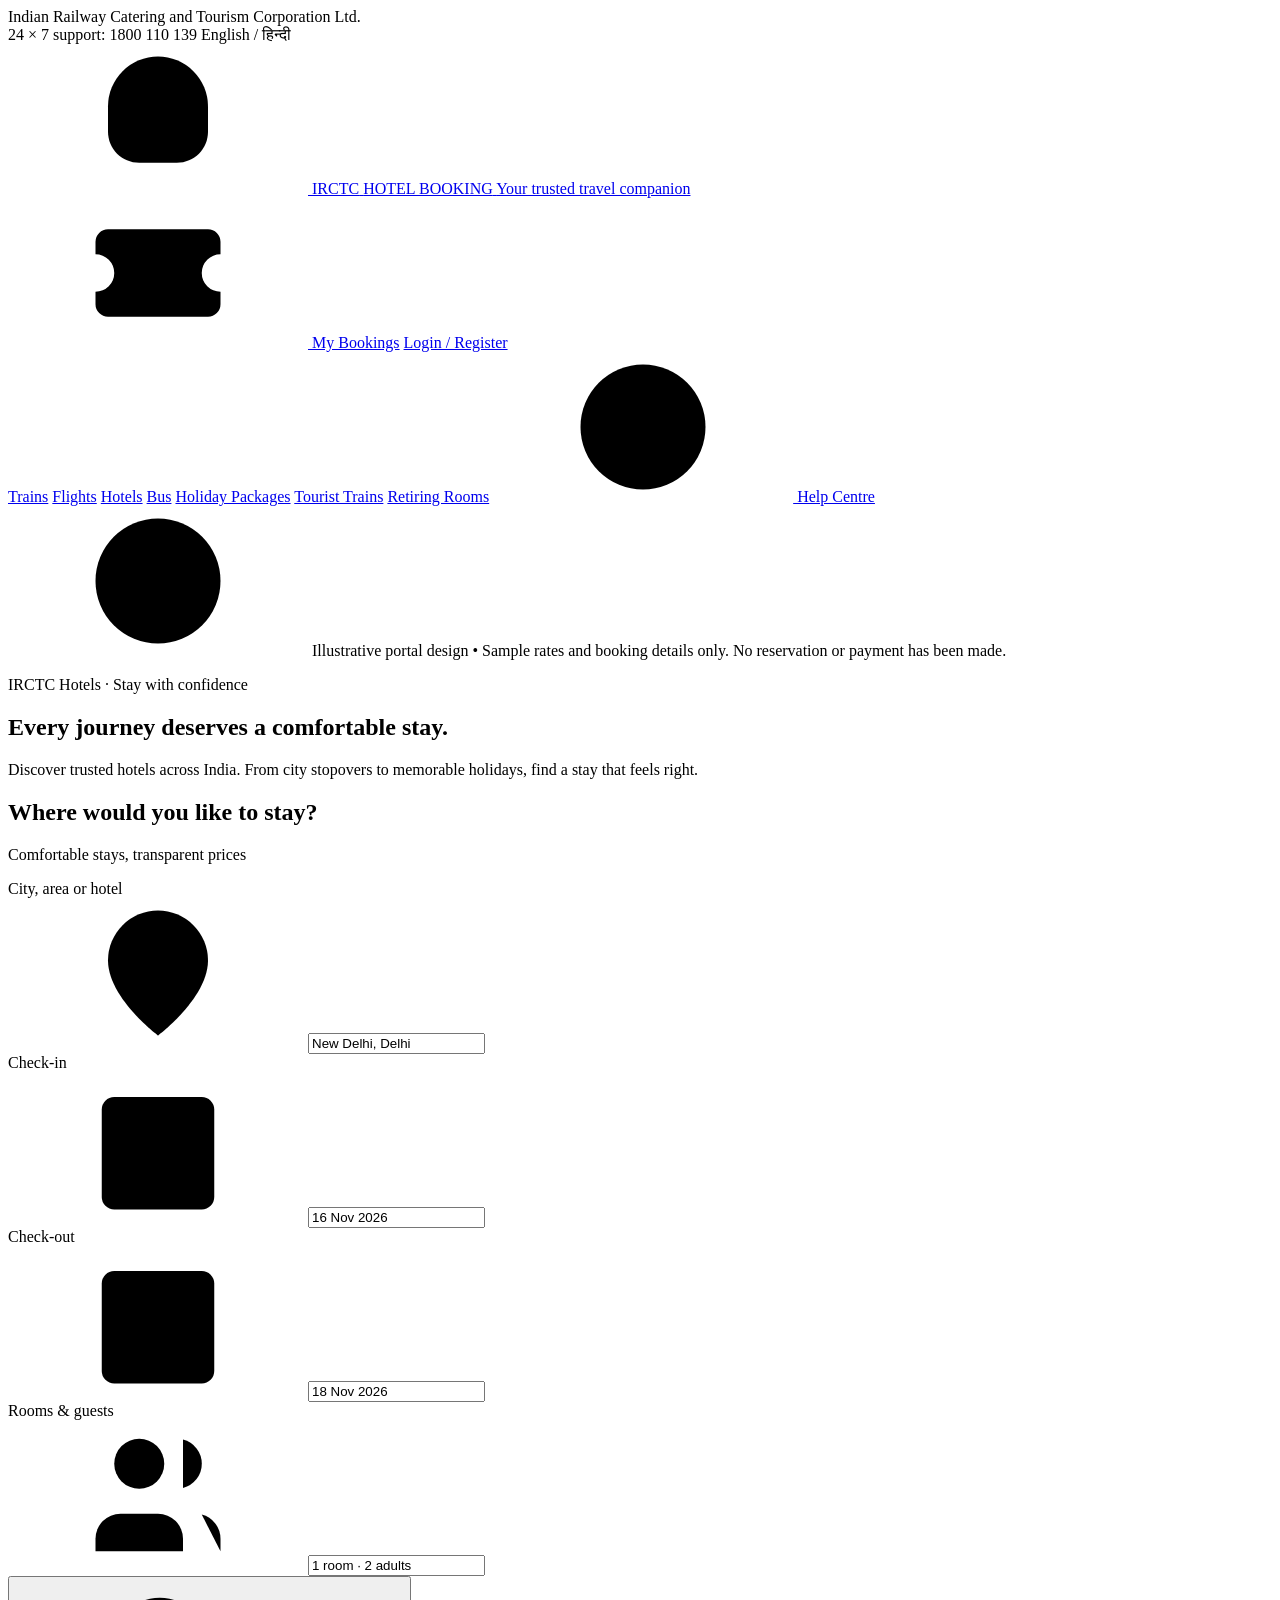
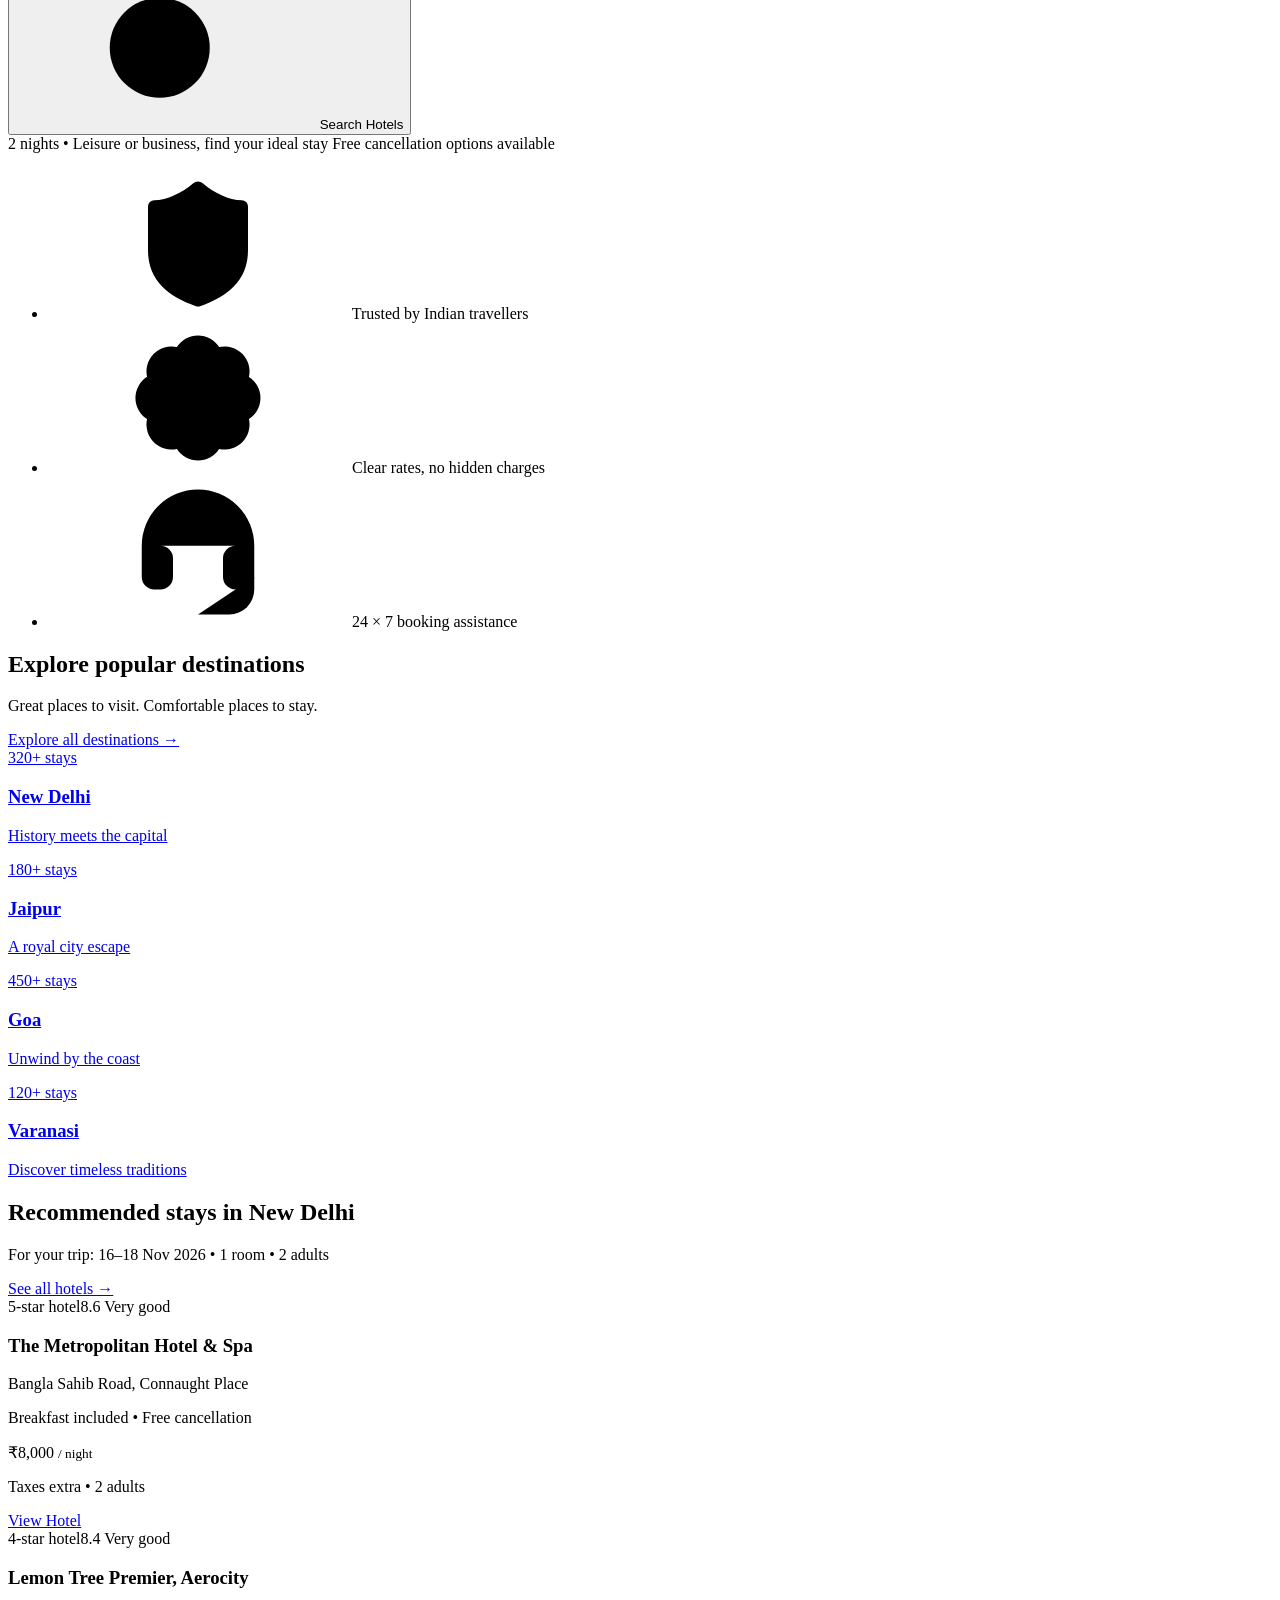
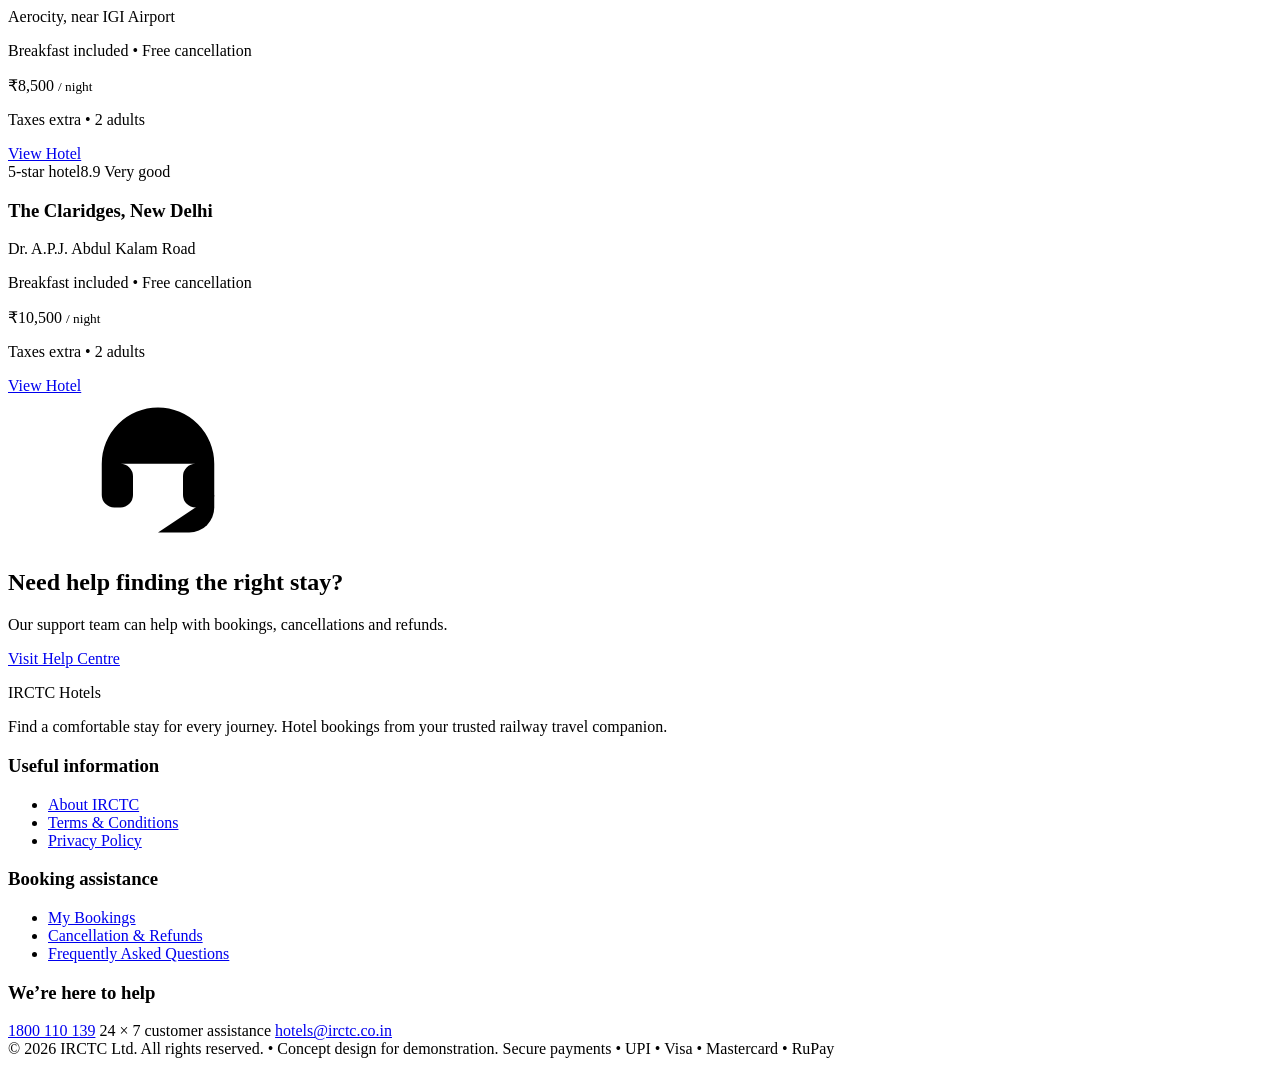
==== index.html @ 6eee6c42 "Add files via upload" ====
<!doctype html>
<html lang="en">
<head>
  <meta charset="utf-8">
  <meta name="viewport" content="width=device-width, initial-scale=1">
  <title>IRCTC Hotels – Book a comfortable stay across India</title>
  <meta name="description" content="Discover trusted hotels across India with IRCTC Hotel Booking. Clear rates, free cancellation options and 24 × 7 assistance.">
  <meta name="theme-color" content="#102c50">
  <link rel="preconnect" href="https://fonts.googleapis.com">
  <link rel="preconnect" href="https://fonts.gstatic.com" crossorigin>
  <link href="https://fonts.googleapis.com/css2?family=Inter:wght@400;500;600;700;800&amp;display=swap" rel="stylesheet">
  <link rel="stylesheet" href="css/styles.css">
</head>
<body>
<svg xmlns="http://www.w3.org/2000/svg" style="display:none" xmlns:c2pa="http://c2pa.org/manifest"><metadata><c2pa:manifest>[base64]/QyVpg6P/[base64]/IiGko+0hirX9rqiY3VybHgpc2VsZiNqdW1iZj1jMnBhLmFzc2VydGlvbnMvYzJwYS5oYXNoLmRhdGFkaGFzaFgggC7f+C+Q10YXvffj/[base64]/[base64]/3cyjxFA3Qo5S46fX0/ihY0VZ7mfb9KF703t5OjWDBWMA4GA1UdDwEB/wQEAwIHgDAVBgNVHSUEDjAMBgorBgEEAYPoXgIBMAwGA1UdEwEB/wQCMAAwHwYDVR0jBBgwFoAUzlHiBIFOZFsj+OPEz5o+nMHXXMIwCgYIKoZIzj0EAwMDZwAwZAIwMXMdFJ4BetLLVY7ORuE9noqbbAZOZn/aArXyTwFAZfKrPzxF2vPoJNf1+UCdg1XGAjBwX1zd9WGqYkqmL5SFqw1QySjr1zJfpJM9+1rdDwSPLMOPOjKuiXjoU/[base64]/qoiMRD9Kh/fcxNgvHfYYt5IixazIN3mdH3LRq5E0pvq7rtAqfAc9ajwFKh02oqoyoxZNvxjKM=</c2pa:manifest></metadata>
  <!-- Icons: Lucide (ISC licence) -->
  <symbol id="train-front" viewBox="0 0 24 24"><path d="M8 3.1V7a4 4 0 0 0 8 0V3.1"/><path d="m9 15-1-1"/><path d="m15 15 1-1"/><path d="M9 19c-2.8 0-5-2.2-5-5v-4a8 8 0 0 1 16 0v4c0 2.8-2.2 5-5 5Z"/><path d="m8 19-2 3"/><path d="m16 19 2 3"/></symbol>
  <symbol id="ticket" viewBox="0 0 24 24"><path d="M2 9a3 3 0 0 1 0 6v2a2 2 0 0 0 2 2h16a2 2 0 0 0 2-2v-2a3 3 0 0 1 0-6V7a2 2 0 0 0-2-2H4a2 2 0 0 0-2 2Z"/><path d="M13 5v2"/><path d="M13 17v2"/><path d="M13 11v2"/></symbol>
  <symbol id="circle-help" viewBox="0 0 24 24"><circle cx="12" cy="12" r="10"/><path d="M9.09 9a3 3 0 0 1 5.83 1c0 2-3 3-3 3"/><path d="M12 17h.01"/></symbol>
  <symbol id="info" viewBox="0 0 24 24"><circle cx="12" cy="12" r="10"/><path d="M12 16v-4"/><path d="M12 8h.01"/></symbol>
  <symbol id="map-pin" viewBox="0 0 24 24"><path d="M20 10c0 6-8 12-8 12s-8-6-8-12a8 8 0 0 1 16 0Z"/><circle cx="12" cy="10" r="3"/></symbol>
  <symbol id="calendar-days" viewBox="0 0 24 24"><rect width="18" height="18" x="3" y="4" rx="2" ry="2"/><path d="M16 2v4"/><path d="M8 2v4"/><path d="M3 10h18"/><path d="M8 14h.01"/><path d="M12 14h.01"/><path d="M16 14h.01"/><path d="M8 18h.01"/><path d="M12 18h.01"/><path d="M16 18h.01"/></symbol>
  <symbol id="users" viewBox="0 0 24 24"><path d="M16 21v-2a4 4 0 0 0-4-4H6a4 4 0 0 0-4 4v2"/><circle cx="9" cy="7" r="4"/><path d="M22 21v-2a4 4 0 0 0-3-3.87"/><path d="M16 3.13a4 4 0 0 1 0 7.75"/></symbol>
  <symbol id="search" viewBox="0 0 24 24"><circle cx="11" cy="11" r="8"/><path d="m21 21-4.3-4.3"/></symbol>
  <symbol id="shield-check" viewBox="0 0 24 24"><path d="M20 13c0 5-3.5 7.5-7.66 8.95a1 1 0 0 1-.67-.01C7.5 20.5 4 18 4 13V6a1 1 0 0 1 1-1c2 0 4.5-1.2 6.24-2.72a1.17 1.17 0 0 1 1.52 0C14.51 3.81 17 5 19 5a1 1 0 0 1 1 1z"/><path d="m9 12 2 2 4-4"/></symbol>
  <symbol id="badge-indian-rupee" viewBox="0 0 24 24"><path d="M3.85 8.62a4 4 0 0 1 4.78-4.77 4 4 0 0 1 6.74 0 4 4 0 0 1 4.78 4.78 4 4 0 0 1 0 6.74 4 4 0 0 1-4.77 4.78 4 4 0 0 1-6.75 0 4 4 0 0 1-4.78-4.77 4 4 0 0 1 0-6.76Z"/><path d="M8 8h8"/><path d="M8 12h8"/><path d="m13 17-5-1h1a4 4 0 0 0 0-8"/></symbol>
  <symbol id="headset" viewBox="0 0 24 24"><path d="M3 11h3a2 2 0 0 1 2 2v3a2 2 0 0 1-2 2H5a2 2 0 0 1-2-2v-5Zm0 0a9 9 0 1 1 18 0m0 0v5a2 2 0 0 1-2 2h-1a2 2 0 0 1-2-2v-3a2 2 0 0 1 2-2h3Z"/><path d="M21 16v2a4 4 0 0 1-4 4h-5"/></symbol>
  <symbol id="wifi" viewBox="0 0 24 24"><path d="M12 20h.01"/><path d="M2 8.82a15 15 0 0 1 20 0"/><path d="M5 12.859a10 10 0 0 1 14 0"/><path d="M8.5 16.429a5 5 0 0 1 7 0"/></symbol>
  <symbol id="waves" viewBox="0 0 24 24"><path d="M2 6c.6.5 1.2 1 2.5 1C7 7 7 5 9.5 5c2.6 0 2.4 2 5 2 2.5 0 2.5-2 5-2 1.3 0 1.9.5 2.5 1"/><path d="M2 12c.6.5 1.2 1 2.5 1 2.5 0 2.5-2 5-2 2.6 0 2.4 2 5 2 2.5 0 2.5-2 5-2 1.3 0 1.9.5 2.5 1"/><path d="M2 18c.6.5 1.2 1 2.5 1 2.5 0 2.5-2 5-2 2.6 0 2.4 2 5 2 2.5 0 2.5-2 5-2 1.3 0 1.9.5 2.5 1"/></symbol>
  <symbol id="utensils" viewBox="0 0 24 24"><path d="M3 2v7c0 1.1.9 2 2 2h4a2 2 0 0 0 2-2V2"/><path d="M7 2v20"/><path d="M21 15V2a5 5 0 0 0-5 5v6c0 1.1.9 2 2 2h3Zm0 0v7"/></symbol>
  <symbol id="dumbbell" viewBox="0 0 24 24"><path d="M14.4 14.4 9.6 9.6"/><path d="M18.657 21.485a2 2 0 1 1-2.829-2.828l-1.767 1.768a2 2 0 1 1-2.829-2.829l6.364-6.364a2 2 0 1 1 2.829 2.829l-1.768 1.767a2 2 0 1 1 2.828 2.829z"/><path d="m21.5 21.5-1.4-1.4"/><path d="M3.9 3.9 2.5 2.5"/><path d="M6.404 12.768a2 2 0 1 1-2.829-2.829l1.768-1.767a2 2 0 1 1-2.828-2.829l2.828-2.828a2 2 0 1 1 2.829 2.828l1.767-1.768a2 2 0 1 1 2.829 2.829z"/></symbol>
  <symbol id="car" viewBox="0 0 24 24"><path d="M19 17h2c.6 0 1-.4 1-1v-3c0-.9-.7-1.7-1.5-1.9C18.7 10.6 16 10 16 10s-1.3-1.4-2.2-2.3c-.5-.4-1.1-.7-1.8-.7H5c-.6 0-1.1.4-1.4.9l-1.4 2.9A3.7 3.7 0 0 0 2 12v4c0 .6.4 1 1 1h2"/><circle cx="7" cy="17" r="2"/><path d="M9 17h6"/><circle cx="17" cy="17" r="2"/></symbol>
  <symbol id="concierge-bell" viewBox="0 0 24 24"><path d="M3 20a1 1 0 0 1-1-1v-1a1 1 0 0 1 1-1h18a1 1 0 0 1 1 1v1a1 1 0 0 1-1 1Z"/><path d="M20 16a8 8 0 1 0-16 0"/><path d="M12 4v4"/><path d="M10 4h4"/></symbol>
  <symbol id="bed-double" viewBox="0 0 24 24"><path d="M2 20v-8a2 2 0 0 1 2-2h16a2 2 0 0 1 2 2v8"/><path d="M4 10V6a2 2 0 0 1 2-2h12a2 2 0 0 1 2 2v4"/><path d="M12 4v6"/><path d="M2 18h20"/></symbol>
  <symbol id="maximize" viewBox="0 0 24 24"><path d="M8 3H5a2 2 0 0 0-2 2v3"/><path d="M21 8V5a2 2 0 0 0-2-2h-3"/><path d="M3 16v3a2 2 0 0 0 2 2h3"/><path d="M16 21h3a2 2 0 0 0 2-2v-3"/></symbol>
  <symbol id="check" viewBox="0 0 24 24"><path d="M20 6 9 17l-5-5"/></symbol>
  <symbol id="circle-check" viewBox="0 0 24 24"><circle cx="12" cy="12" r="10"/><path d="m9 12 2 2 4-4"/></symbol>
  <symbol id="circle-alert" viewBox="0 0 24 24"><circle cx="12" cy="12" r="10"/><line x1="12" x2="12" y1="8" y2="12"/><line x1="12" x2="12.01" y1="16" y2="16"/></symbol>
  <symbol id="mail" viewBox="0 0 24 24"><rect width="20" height="16" x="2" y="4" rx="2"/><path d="m22 7-8.97 5.7a1.94 1.94 0 0 1-2.06 0L2 7"/></symbol>
  <symbol id="phone" viewBox="0 0 24 24"><path d="M22 16.92v3a2 2 0 0 1-2.18 2 19.79 19.79 0 0 1-8.63-3.07 19.5 19.5 0 0 1-6-6 19.79 19.79 0 0 1-3.07-8.67A2 2 0 0 1 4.11 2h3a2 2 0 0 1 2 1.72 12.84 12.84 0 0 0 .7 2.81 2 2 0 0 1-.45 2.11L8.09 9.91a16 16 0 0 0 6 6l1.27-1.27a2 2 0 0 1 2.11-.45 12.84 12.84 0 0 0 2.81.7A2 2 0 0 1 22 16.92z"/></symbol>
  <symbol id="smartphone" viewBox="0 0 24 24"><rect width="14" height="20" x="5" y="2" rx="2" ry="2"/><path d="M12 18h.01"/></symbol>
  <symbol id="credit-card" viewBox="0 0 24 24"><rect width="20" height="14" x="2" y="5" rx="2"/><line x1="2" x2="22" y1="10" y2="10"/></symbol>
  <symbol id="landmark" viewBox="0 0 24 24"><line x1="3" x2="21" y1="22" y2="22"/><line x1="6" x2="6" y1="18" y2="11"/><line x1="10" x2="10" y1="18" y2="11"/><line x1="14" x2="14" y1="18" y2="11"/><line x1="18" x2="18" y1="18" y2="11"/><polygon points="12 2 20 7 4 7"/></symbol>
  <symbol id="lock" viewBox="0 0 24 24"><rect width="18" height="11" x="3" y="11" rx="2" ry="2"/><path d="M7 11V7a5 5 0 0 1 10 0v4"/></symbol>
  <symbol id="printer" viewBox="0 0 24 24"><path d="M6 18H4a2 2 0 0 1-2-2v-5a2 2 0 0 1 2-2h16a2 2 0 0 1 2 2v5a2 2 0 0 1-2 2h-2"/><path d="M6 9V3a1 1 0 0 1 1-1h10a1 1 0 0 1 1 1v6"/><rect x="6" y="14" width="12" height="8" rx="1"/></symbol>
  <symbol id="download" viewBox="0 0 24 24"><path d="M21 15v4a2 2 0 0 1-2 2H5a2 2 0 0 1-2-2v-4"/><polyline points="7 10 12 15 17 10"/><line x1="12" x2="12" y1="15" y2="3"/></symbol>
  <symbol id="chevron-down" viewBox="0 0 24 24"><path d="m6 9 6 6 6-6"/></symbol>
  <symbol id="images" viewBox="0 0 24 24"><path d="M18 22H4a2 2 0 0 1-2-2V6"/><path d="m22 13-1.296-1.296a2.41 2.41 0 0 0-3.408 0L11 18"/><circle cx="12" cy="8" r="2"/><rect width="16" height="16" x="6" y="2" rx="2"/></symbol>
</svg>

<header>
  <div class="utility-bar container">
    <span>Indian Railway Catering and Tourism Corporation Ltd.</span>
    <div class="links">
      <span>24 × 7 support: 1800 110 139</span>
      <span class="lang">English  /  हिन्दी</span>
    </div>
  </div>
  <div class="brand-bar container">
    <a class="brand" href="index.html" aria-label="IRCTC Hotel Booking – home">
      <span class="emblem"><svg class="icon icon--28" aria-hidden="true" focusable="false"><use href="#train-front"/></svg></span>
      <span class="brand-identity">
        <span class="brand-name">IRCTC</span>
        <span class="brand-service">HOTEL BOOKING</span>
      </span>
      <span class="brand-divider" aria-hidden="true"></span>
      <span class="brand-promise">Your trusted travel companion</span>
    </a>
    <div class="account-actions">
      <a class="link-icon" href="#"><svg class="icon icon--18" aria-hidden="true" focusable="false"><use href="#ticket"/></svg> My Bookings</a>
      <a class="btn" href="#">Login / Register</a>
    </div>
  </div>
  <nav class="main-nav container" aria-label="Main">
    <a href="#">Trains</a>
    <a href="#">Flights</a>
    <a href="index.html" aria-current="page">Hotels</a>
    <a href="#">Bus</a>
    <a href="#">Holiday Packages</a>
    <a href="#">Tourist Trains</a>
    <a href="#">Retiring Rooms</a>
    <a class="help" href="#"><svg class="icon" aria-hidden="true" focusable="false"><use href="#circle-help"/></svg> Help Centre</a>
  </nav>
</header>
<div class="demo-notice container" role="note"><svg class="icon icon--13" aria-hidden="true" focusable="false"><use href="#info"/></svg> Illustrative portal design • Sample rates and booking details only. No reservation or payment has been made.</div>
<main>

<section class="hero" aria-labelledby="hero-title">
  <div class="hero__copy container">
    <p class="hero__label">IRCTC Hotels · Stay with confidence</p>
    <h1 class="hero__title" id="hero-title">Every journey deserves a comfortable stay.</h1>
    <p class="hero__text">Discover trusted hotels across India. From city stopovers to memorable holidays, find a stay that feels right.</p>
  </div>
  <div class="photo hero__photo"><img src="images/hero-rooftop-pool.jpg" alt="Rooftop pool at a Delhi hotel with the city skyline in the background" onerror="this.hidden=true"></div>
</section>

<section class="search-section container" aria-label="Hotel search">
  <form class="card search-card" action="search.html">
    <div class="search-card__head">
      <h2>Where would you like to stay?</h2>
      <p>Comfortable stays, transparent prices</p>
    </div>
    <div class="search-fields">
          <div class="field">
            <label for="city">City, area or hotel</label>
            <div class="input"><svg class="icon" aria-hidden="true" focusable="false"><use href="#map-pin"/></svg><input id="city" name="city" type="text" value="New Delhi, Delhi" autocomplete="off"></div>
          </div>
          <div class="field">
            <label for="checkin">Check-in</label>
            <div class="input"><svg class="icon" aria-hidden="true" focusable="false"><use href="#calendar-days"/></svg><input id="checkin" name="checkin" type="text" value="16 Nov 2026" autocomplete="off"></div>
          </div>
          <div class="field">
            <label for="checkout">Check-out</label>
            <div class="input"><svg class="icon" aria-hidden="true" focusable="false"><use href="#calendar-days"/></svg><input id="checkout" name="checkout" type="text" value="18 Nov 2026" autocomplete="off"></div>
          </div>
          <div class="field">
            <label for="guests">Rooms &amp; guests</label>
            <div class="input"><svg class="icon" aria-hidden="true" focusable="false"><use href="#users"/></svg><input id="guests" name="guests" type="text" value="1 room · 2 adults" autocomplete="off"></div>
          </div>
          <button class="btn btn--primary btn--lg" type="submit"><svg class="icon" aria-hidden="true" focusable="false"><use href="#search"/></svg> Search Hotels</button>
        </div>
    <div class="search-reassure">
      <span>2 nights • Leisure or business, find your ideal stay</span>
      <span class="ok">Free cancellation options available</span>
    </div>
  </form>
  <ul class="assurances">
    <li class="assurance"><svg class="icon icon--18" aria-hidden="true" focusable="false"><use href="#shield-check"/></svg> Trusted by Indian travellers</li>
    <li class="assurance"><svg class="icon icon--18" aria-hidden="true" focusable="false"><use href="#badge-indian-rupee"/></svg> Clear rates, no hidden charges</li>
    <li class="assurance"><svg class="icon icon--18" aria-hidden="true" focusable="false"><use href="#headset"/></svg> 24 × 7 booking assistance</li>
  </ul>
</section>

<section class="destinations container" aria-labelledby="dest-title">
  <div class="section-heading">
    <div>
      <h2 id="dest-title">Explore popular destinations</h2>
      <p>Great places to visit. Comfortable places to stay.</p>
    </div>
    <a class="text-link" href="search.html">Explore all destinations →</a>
  </div>
  <div class="destination-grid">
    <a class="destination" href="search.html">
          <div class="photo destination__img"><span class="destination__count">320+ stays</span><img src="images/dest-new-delhi.jpg" alt="India Gate in New Delhi" loading="lazy" onerror="this.hidden=true"></div>
          <div><h3>New Delhi</h3><p>History meets the capital</p></div>
        </a>
    <a class="destination" href="search.html">
          <div class="photo destination__img"><span class="destination__count">180+ stays</span><img src="images/dest-jaipur.jpg" alt="Hawa Mahal in Jaipur" loading="lazy" onerror="this.hidden=true"></div>
          <div><h3>Jaipur</h3><p>A royal city escape</p></div>
        </a>
    <a class="destination" href="search.html">
          <div class="photo destination__img"><span class="destination__count">450+ stays</span><img src="images/dest-goa.jpg" alt="A beach on the Goa coastline" loading="lazy" onerror="this.hidden=true"></div>
          <div><h3>Goa</h3><p>Unwind by the coast</p></div>
        </a>
    <a class="destination" href="search.html">
          <div class="photo destination__img"><span class="destination__count">120+ stays</span><img src="images/dest-varanasi.jpg" alt="Ghats on the river in Varanasi" loading="lazy" onerror="this.hidden=true"></div>
          <div><h3>Varanasi</h3><p>Discover timeless traditions</p></div>
        </a>
  </div>
</section>

<section class="recommended container" aria-labelledby="rec-title">
  <div class="section-heading">
    <div>
      <h2 id="rec-title">Recommended stays in New Delhi</h2>
      <p>For your trip: 16–18 Nov 2026 • 1 room • 2 adults</p>
    </div>
    <a class="text-link" href="search.html">See all hotels →</a>
  </div>
  <div class="stay-grid">
    <article class="card stay-card">
        <div class="photo stay-card__photo"><img src="images/hotel-metropolitan.jpg" alt="Exterior of The Metropolitan Hotel &amp; Spa" loading="lazy" onerror="this.hidden=true"></div>
        <div class="stay-card__body">
          <div class="stay-card__top"><span class="stay-card__cat">5-star hotel</span><span class="badge badge--green">8.6 Very good</span></div>
          <h3>The Metropolitan Hotel &amp; Spa</h3>
          <p class="stay-card__loc">Bangla Sahib Road, Connaught Place</p>
          <p class="stay-card__inc">Breakfast included • Free cancellation</p>
          <div class="stay-card__rate">
            <div>
              <p class="price-night">₹8,000 <small>/ night</small></p>
              <p class="stay-card__tax">Taxes extra • 2 adults</p>
            </div>
            <a class="btn" href="hotel.html">View Hotel</a>
          </div>
        </div>
      </article>
    <article class="card stay-card">
        <div class="photo stay-card__photo"><img src="images/hotel-lemon-tree.jpg" alt="Exterior of Lemon Tree Premier, Aerocity" loading="lazy" onerror="this.hidden=true"></div>
        <div class="stay-card__body">
          <div class="stay-card__top"><span class="stay-card__cat">4-star hotel</span><span class="badge badge--green">8.4 Very good</span></div>
          <h3>Lemon Tree Premier, Aerocity</h3>
          <p class="stay-card__loc">Aerocity, near IGI Airport</p>
          <p class="stay-card__inc">Breakfast included • Free cancellation</p>
          <div class="stay-card__rate">
            <div>
              <p class="price-night">₹8,500 <small>/ night</small></p>
              <p class="stay-card__tax">Taxes extra • 2 adults</p>
            </div>
            <a class="btn" href="hotel.html">View Hotel</a>
          </div>
        </div>
      </article>
    <article class="card stay-card">
        <div class="photo stay-card__photo"><img src="images/hotel-claridges.jpg" alt="Courtyard of The Claridges, New Delhi" loading="lazy" onerror="this.hidden=true"></div>
        <div class="stay-card__body">
          <div class="stay-card__top"><span class="stay-card__cat">5-star hotel</span><span class="badge badge--green">8.9 Very good</span></div>
          <h3>The Claridges, New Delhi</h3>
          <p class="stay-card__loc">Dr. A.P.J. Abdul Kalam Road</p>
          <p class="stay-card__inc">Breakfast included • Free cancellation</p>
          <div class="stay-card__rate">
            <div>
              <p class="price-night">₹10,500 <small>/ night</small></p>
              <p class="stay-card__tax">Taxes extra • 2 adults</p>
            </div>
            <a class="btn" href="hotel.html">View Hotel</a>
          </div>
        </div>
      </article>
  </div>
</section>

<section class="help-banner container" aria-label="Help">
  <div class="help-banner__msg">
    <svg class="icon icon--30" aria-hidden="true" focusable="false"><use href="#headset"/></svg>
    <div>
      <h2>Need help finding the right stay?</h2>
      <p>Our support team can help with bookings, cancellations and refunds.</p>
    </div>
  </div>
  <a class="btn btn--lg" href="#">Visit Help Centre</a>
</section>
</main>
<footer class="site-footer container">
  <div class="footer-cols">
    <div>
      <p class="footer-title">IRCTC Hotels</p>
      <p>Find a comfortable stay for every journey. Hotel bookings from your trusted railway travel companion.</p>
    </div>
    <div>
      <h3>Useful information</h3>
      <ul>
        <li><a href="#">About IRCTC</a></li>
        <li><a href="#">Terms &amp; Conditions</a></li>
        <li><a href="#">Privacy Policy</a></li>
      </ul>
    </div>
    <div>
      <h3>Booking assistance</h3>
      <ul>
        <li><a href="#">My Bookings</a></li>
        <li><a href="#">Cancellation &amp; Refunds</a></li>
        <li><a href="#">Frequently Asked Questions</a></li>
      </ul>
    </div>
    <div>
      <h3>We’re here to help</h3>
      <a class="footer-phone" href="tel:1800110139">1800 110 139</a>
      <span class="small">24 × 7 customer assistance</span>
      <a class="small" href="mailto:hotels@irctc.co.in">hotels@irctc.co.in</a>
    </div>
  </div>
  <div class="footer-legal">
    <span>© 2026 IRCTC Ltd. All rights reserved. • Concept design for demonstration.</span>
    <span>Secure payments  •  UPI  •  Visa  •  Mastercard  •  RuPay</span>
  </div>
</footer>
<script src="js/main.js"></script>
</body>
</html>
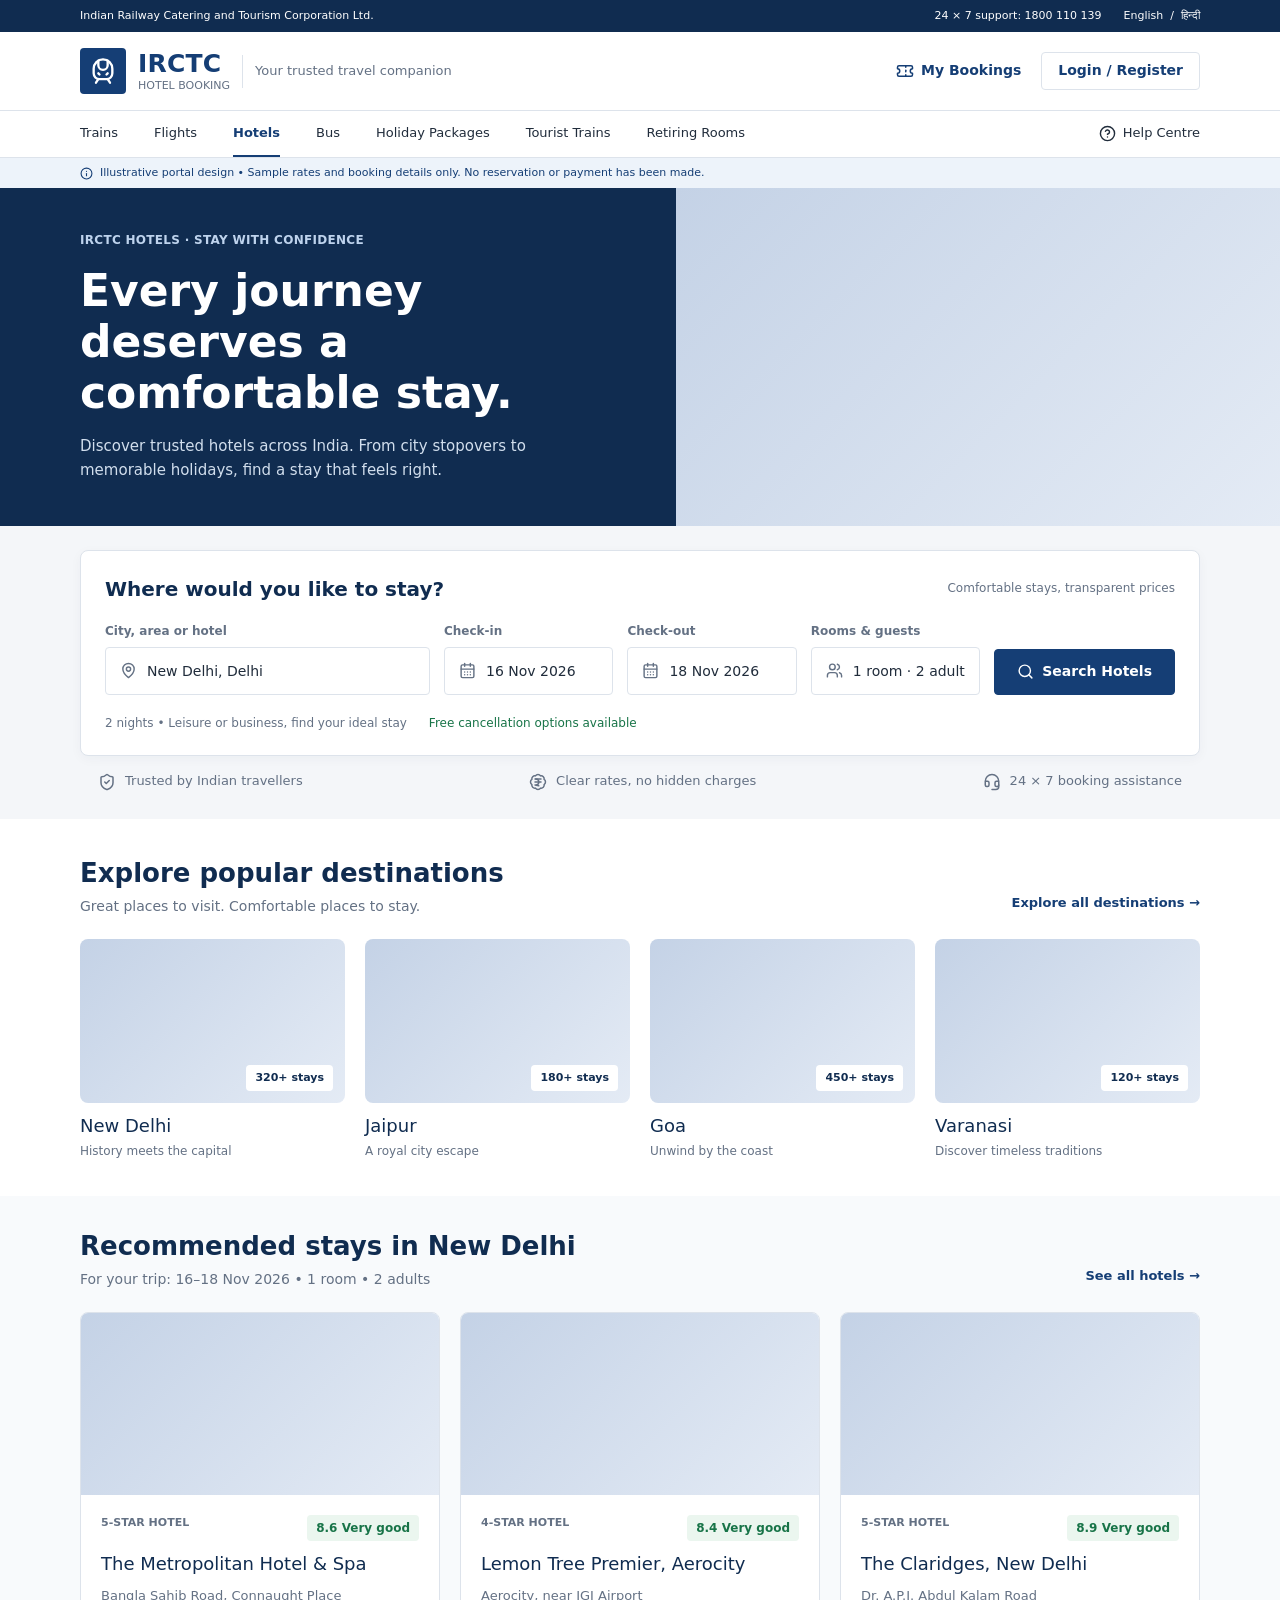
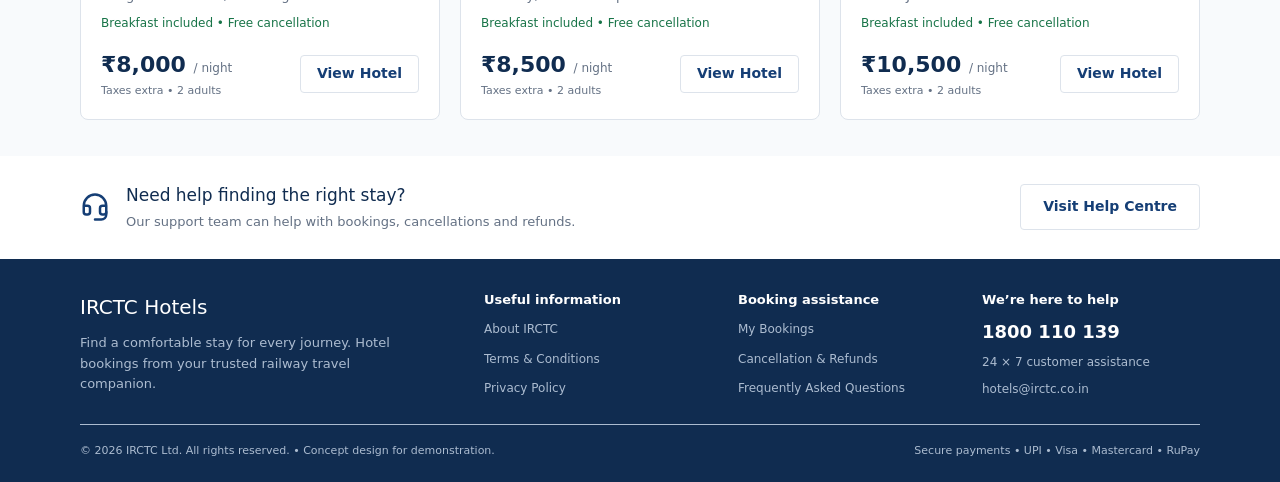
==== commit fd44359b: "Update index.html" ====
--- a/index.html
+++ b/index.html
@@ -9,7 +9,7 @@
   <link rel="preconnect" href="https://fonts.googleapis.com">
   <link rel="preconnect" href="https://fonts.gstatic.com" crossorigin>
   <link href="https://fonts.googleapis.com/css2?family=Inter:wght@400;500;600;700;800&amp;display=swap" rel="stylesheet">
-  <link rel="stylesheet" href="css/styles.css">
+  <link rel="stylesheet" href="./styles.css">
 </head>
 <body>
 <svg xmlns="http://www.w3.org/2000/svg" style="display:none" xmlns:c2pa="http://c2pa.org/manifest"><metadata><c2pa:manifest>[base64]/QyVpg6P/[base64]/IiGko+0hirX9rqiY3VybHgpc2VsZiNqdW1iZj1jMnBhLmFzc2VydGlvbnMvYzJwYS5oYXNoLmRhdGFkaGFzaFgggC7f+C+Q10YXvffj/[base64]/[base64]/3cyjxFA3Qo5S46fX0/ihY0VZ7mfb9KF703t5OjWDBWMA4GA1UdDwEB/wQEAwIHgDAVBgNVHSUEDjAMBgorBgEEAYPoXgIBMAwGA1UdEwEB/wQCMAAwHwYDVR0jBBgwFoAUzlHiBIFOZFsj+OPEz5o+nMHXXMIwCgYIKoZIzj0EAwMDZwAwZAIwMXMdFJ4BetLLVY7ORuE9noqbbAZOZn/aArXyTwFAZfKrPzxF2vPoJNf1+UCdg1XGAjBwX1zd9WGqYkqmL5SFqw1QySjr1zJfpJM9+1rdDwSPLMOPOjKuiXjoU/[base64]/qoiMRD9Kh/fcxNgvHfYYt5IixazIN3mdH3LRq5E0pvq7rtAqfAc9ajwFKh02oqoyoxZNvxjKM=</c2pa:manifest></metadata>
@@ -265,5 +265,6 @@
   </div>
 </footer>
 <script src="js/main.js"></script>
+  <link rel="stylesheet" href="css/styles.css">
 </body>
 </html>
--- a/styles.css
+++ b/styles.css
@@ -0,0 +1,749 @@
+/* ==========================================================================
+   IRCTC Hotel Booking – shared styles
+   Tokens are taken directly from the Figma file.
+   ========================================================================== */
+
+:root {
+  --navy: #102c50;
+  --primary: #153e75;
+  --text: #202c3b;
+  --muted: #647184;
+  --border: #dde3eb;
+  --bg: #f4f6f9;
+  --bg-soft: #f8fafc;
+  --notice: #edf3fa;
+  --highlight-border: #9bb6d7;
+  --green: #187448;
+  --green-bg: #ebf6ef;
+  --green-border: #cfe5d8;
+  --amber: #a65a16;
+  --amber-bg: #fff5e8;
+  --footer-text: #acbcd0;
+  --hero-label: #bed3ed;
+  --hero-text: #d1deed;
+
+  --gutter: 80px;
+  --radius: 4px;
+  --radius-lg: 8px;
+  --shadow-card: 0 3px 12px rgba(16, 44, 80, 0.04);
+  --font: "Inter", system-ui, -apple-system, "Segoe UI", Roboto, "Helvetica Neue", Arial, sans-serif;
+}
+
+/* ---------- Reset ---------- */
+*, *::before, *::after { box-sizing: border-box; }
+html { -webkit-text-size-adjust: 100%; scroll-behavior: smooth; }
+body {
+  margin: 0;
+  font-family: var(--font);
+  font-size: 14px;
+  line-height: 1.4;
+  color: var(--text);
+  background: var(--bg);
+  -webkit-font-smoothing: antialiased;
+}
+h1, h2, h3, h4, p, ul, ol, dl, dd, figure { margin: 0; padding: 0; }
+ul, ol { list-style: none; }
+a { color: inherit; text-decoration: none; }
+img { display: block; max-width: 100%; }
+button, input, select, textarea { font: inherit; color: inherit; }
+button { cursor: pointer; }
+
+:focus-visible {
+  outline: 2px solid var(--primary);
+  outline-offset: 2px;
+}
+
+.sr-only {
+  position: absolute; width: 1px; height: 1px; margin: -1px; padding: 0;
+  overflow: hidden; clip: rect(0 0 0 0); white-space: nowrap; border: 0;
+}
+
+/* ---------- Icons ---------- */
+.icon {
+  width: 17px; height: 17px; flex: none;
+  fill: none; stroke: currentColor; stroke-width: 2;
+  stroke-linecap: round; stroke-linejoin: round;
+}
+.icon--13 { width: 13px; height: 13px; }
+.icon--14 { width: 14px; height: 14px; }
+.icon--15 { width: 15px; height: 15px; }
+.icon--16 { width: 16px; height: 16px; }
+.icon--18 { width: 18px; height: 18px; }
+.icon--20 { width: 20px; height: 20px; }
+.icon--28 { width: 28px; height: 28px; }
+.icon--30 { width: 30px; height: 30px; }
+
+/* ---------- Layout helpers ---------- */
+.container { padding-left: var(--gutter); padding-right: var(--gutter); }
+.max { max-width: 1600px; margin: 0 auto; }
+
+/* ---------- Photo slots (graceful fallback if an image file is missing) ---------- */
+.photo {
+  position: relative; overflow: hidden;
+  background: linear-gradient(135deg, #c4d2e6 0%, #e4ebf5 100%);
+}
+.photo > img {
+  position: absolute; inset: 0; width: 100%; height: 100%;
+  object-fit: cover; max-width: none;
+}
+
+/* ==========================================================================
+   Service header
+   ========================================================================== */
+.utility-bar {
+  background: var(--navy); color: #fff; font-size: 11px;
+  height: 32px; display: flex; align-items: center; justify-content: space-between;
+}
+.utility-bar .links { display: flex; gap: 22px; }
+.utility-bar .lang { white-space: pre; }
+
+.brand-bar {
+  background: #fff; height: 78px;
+  display: flex; align-items: center; justify-content: space-between; gap: 20px;
+}
+.brand { display: flex; align-items: center; gap: 12px; }
+.emblem {
+  width: 46px; height: 46px; border-radius: var(--radius);
+  background: var(--primary); color: #fff;
+  display: flex; align-items: center; justify-content: center;
+}
+.brand-identity { display: flex; flex-direction: column; line-height: 1.1; }
+.brand-name { font-size: 25px; font-weight: 800; color: var(--primary); letter-spacing: 0.2px; }
+.brand-service { font-size: 11px; font-weight: 500; color: var(--muted); margin-top: 2px; }
+.brand-divider { width: 1px; height: 33px; background: var(--border); }
+.brand-promise { font-size: 13px; color: var(--muted); }
+
+.account-actions { display: flex; align-items: center; gap: 20px; }
+.link-icon {
+  display: inline-flex; align-items: center; gap: 7px;
+  font-size: 14px; font-weight: 600; color: var(--primary);
+}
+.link-icon .icon { width: 18px; height: 18px; }
+
+.main-nav {
+  background: #fff; border-top: 1px solid var(--border); border-bottom: 1px solid var(--border);
+  height: 48px; display: flex; align-items: stretch; gap: 36px;
+  overflow-x: auto; scrollbar-width: none;
+}
+.main-nav::-webkit-scrollbar { display: none; }
+.main-nav a {
+  display: flex; align-items: center; white-space: nowrap;
+  font-size: 13px; font-weight: 500; color: var(--text);
+  border-bottom: 3px solid transparent; margin-bottom: -1px;
+}
+.main-nav a:hover { color: var(--primary); }
+.main-nav a[aria-current="page"] { font-weight: 700; color: var(--primary); border-bottom-color: var(--primary); }
+.main-nav .help { margin-left: auto; gap: 7px; font-weight: 400; }
+
+.demo-notice {
+  background: var(--notice); color: var(--primary); font-size: 11px;
+  min-height: 30px; display: flex; align-items: center; gap: 7px; padding-top: 6px; padding-bottom: 6px;
+}
+
+/* ==========================================================================
+   Buttons & form controls
+   ========================================================================== */
+.btn {
+  display: inline-flex; align-items: center; justify-content: center; gap: 8px;
+  height: 38px; padding: 0 16px; border-radius: var(--radius);
+  border: 1px solid var(--border); background: #fff; color: var(--primary);
+  font-size: 14px; font-weight: 600; white-space: nowrap; text-align: center;
+  transition: background-color .15s, border-color .15s;
+}
+.btn:hover { background: var(--notice); border-color: var(--highlight-border); }
+.btn--primary { background: var(--primary); border-color: var(--primary); color: #fff; }
+.btn--primary:hover { background: var(--navy); border-color: var(--navy); }
+.btn--lg { height: 46px; padding: 0 22px; }
+.btn--xl { height: 52px; font-size: 15px; width: 100%; }
+.btn--block { width: 100%; }
+
+.text-link { font-size: 13px; font-weight: 600; color: var(--primary); }
+.text-link:hover { text-decoration: underline; }
+
+.field { display: flex; flex-direction: column; gap: 7px; min-width: 0; }
+.field > label, .field > .label { font-size: 12px; font-weight: 600; color: var(--muted); }
+
+.input {
+  display: flex; align-items: center; gap: 10px;
+  height: 48px; padding: 0 14px;
+  background: #fff; border: 1px solid var(--border); border-radius: var(--radius);
+  color: var(--text); font-size: 14px; width: 100%;
+}
+.input:focus-within { border-color: var(--primary); box-shadow: 0 0 0 3px rgba(21, 62, 117, .12); }
+.input .icon { color: var(--muted); }
+.input input, .input select {
+  flex: 1; min-width: 0; height: 100%; border: 0; outline: 0; background: transparent;
+  padding: 0; font-size: 14px; color: var(--text);
+}
+.input select { appearance: none; -webkit-appearance: none; cursor: pointer; }
+.input--sm { height: 46px; }
+textarea.input { height: 84px; padding: 12px 14px; resize: vertical; line-height: 1.5; display: block; }
+
+.check {
+  display: flex; align-items: flex-start; gap: 10px; cursor: pointer;
+  font-size: 12px; color: var(--muted);
+}
+.check input {
+  appearance: none; -webkit-appearance: none;
+  width: 16px; height: 16px; flex: none; margin: 0; margin-top: 1px;
+  border: 1.5px solid var(--muted); border-radius: 3px; background: #fff;
+  display: inline-grid; place-content: center; cursor: pointer;
+}
+.check input::after {
+  content: ""; width: 9px; height: 5px; border-left: 2px solid #fff; border-bottom: 2px solid #fff;
+  transform: rotate(-45deg) translate(1px, -1px) scale(0); transition: transform .1s;
+}
+.check input:checked { background: var(--primary); border-color: var(--primary); }
+.check input:checked::after { transform: rotate(-45deg) translate(1px, -1px) scale(1); }
+
+.badge {
+  display: inline-flex; align-items: center; padding: 5px 9px;
+  border-radius: var(--radius); font-size: 12px; font-weight: 600; white-space: nowrap;
+}
+.badge--green { background: var(--green-bg); color: var(--green); }
+.badge--notice { background: var(--notice); color: var(--primary); }
+
+.card {
+  background: #fff; border: 1px solid var(--border); border-radius: var(--radius-lg);
+}
+
+.section-heading {
+  display: flex; align-items: flex-end; justify-content: space-between; gap: 16px;
+}
+.section-heading h2 { font-size: 26px; font-weight: 700; color: var(--navy); }
+.section-heading p { font-size: 14px; color: var(--muted); margin-top: 6px; }
+.section-heading .text-link { white-space: nowrap; padding-bottom: 4px; }
+
+.stars { color: var(--amber); letter-spacing: 1px; }
+
+/* ==========================================================================
+   Hotel search card (home + results)
+   ========================================================================== */
+.search-card { padding: 24px; box-shadow: var(--shadow-card); display: flex; flex-direction: column; gap: 20px; }
+.search-card__head { display: flex; align-items: center; justify-content: space-between; gap: 16px; }
+.search-card__head h2 { font-size: 20px; font-weight: 700; color: var(--navy); }
+.search-card__head p { font-size: 12px; color: var(--muted); }
+.search-fields {
+  display: grid; align-items: end; gap: 14px;
+  grid-template-columns: 325px 1fr 1fr 1fr auto;
+}
+.search-fields--compact { grid-template-columns: 1.55fr 1fr 1fr 1.2fr auto; }
+.search-reassure { display: flex; flex-wrap: wrap; gap: 6px 22px; font-size: 12px; color: var(--muted); }
+.search-reassure .ok { color: var(--green); }
+
+/* ==========================================================================
+   HOME
+   ========================================================================== */
+.hero { background: var(--navy); display: grid; grid-template-columns: 760fr 680fr; min-height: 310px; }
+.hero__copy { padding-top: 44px; padding-bottom: 44px; padding-right: 60px; display: flex; flex-direction: column; gap: 16px; }
+.hero__label { font-size: 12px; font-weight: 600; color: var(--hero-label); text-transform: uppercase; letter-spacing: .3px; }
+.hero__title { font-size: 44px; line-height: 1.16; font-weight: 700; color: #fff; }
+.hero__text { font-size: 15px; line-height: 1.6; color: var(--hero-text); max-width: 510px; }
+.hero__photo { min-height: 310px; }
+
+.search-section { background: var(--bg); padding-top: 24px; padding-bottom: 28px; display: flex; flex-direction: column; gap: 16px; }
+.assurances { display: flex; justify-content: space-between; flex-wrap: wrap; gap: 12px 24px; padding: 0 18px; }
+.assurance { display: flex; align-items: center; gap: 9px; font-size: 13px; color: var(--muted); }
+.assurance .icon { width: 18px; height: 18px; }
+
+.destinations { padding-top: 36px; padding-bottom: 36px; display: flex; flex-direction: column; gap: 22px; background: #fff; }
+.destination-grid { display: grid; grid-template-columns: repeat(4, 1fr); gap: 20px; }
+.destination { display: flex; flex-direction: column; gap: 10px; }
+.destination__img { height: 164px; border-radius: var(--radius-lg); }
+.destination__count {
+  position: absolute; right: 12px; bottom: 12px; z-index: 1;
+  background: #fff; color: var(--navy); font-size: 11px; font-weight: 600;
+  padding: 5px 9px; border-radius: var(--radius);
+}
+.destination h3 { font-size: 18px; font-weight: 400; color: var(--navy); }
+.destination p { font-size: 12px; color: var(--muted); margin-top: 5px; }
+.destination:hover h3 { color: var(--primary); text-decoration: underline; }
+
+.recommended { background: var(--bg-soft); padding-top: 32px; padding-bottom: 36px; display: flex; flex-direction: column; gap: 22px; }
+.stay-grid { display: grid; grid-template-columns: repeat(3, 1fr); gap: 20px; }
+.stay-card { overflow: hidden; display: flex; flex-direction: column; }
+.stay-card__photo { height: 182px; }
+.stay-card__body { padding: 20px; display: flex; flex-direction: column; gap: 10px; flex: 1; }
+.stay-card__top { display: flex; align-items: flex-start; justify-content: space-between; gap: 10px; }
+.stay-card__cat { font-size: 11px; font-weight: 600; color: var(--muted); text-transform: uppercase; }
+.stay-card h3 { font-size: 18px; font-weight: 400; color: var(--navy); }
+.stay-card__loc { font-size: 13px; color: var(--muted); }
+.stay-card__inc { font-size: 12px; color: var(--green); }
+.stay-card__rate { margin-top: auto; padding-top: 8px; display: flex; align-items: center; justify-content: space-between; gap: 12px; }
+.price-night { font-size: 22px; font-weight: 700; color: var(--navy); }
+.price-night small { font-size: 12px; font-weight: 400; color: var(--muted); }
+.stay-card__tax { font-size: 11px; color: var(--muted); margin-top: 3px; }
+
+.help-banner { background: #fff; padding-top: 28px; padding-bottom: 28px; display: flex; align-items: center; justify-content: space-between; gap: 20px; }
+.help-banner__msg { display: flex; align-items: center; gap: 16px; color: var(--primary); }
+.help-banner h2 { font-size: 17px; font-weight: 400; color: var(--navy); }
+.help-banner p { font-size: 13px; color: var(--muted); margin-top: 5px; }
+
+/* ==========================================================================
+   Footer
+   ========================================================================== */
+.site-footer { background: var(--navy); padding-top: 32px; padding-bottom: 24px; display: flex; flex-direction: column; gap: 26px; }
+.footer-cols { display: grid; grid-template-columns: 340px 190px 180px 1fr; gap: 64px; }
+.footer-cols h3 { font-size: 13px; font-weight: 600; color: #fff; margin-bottom: 10px; }
+.footer-cols .footer-title { font-size: 20px; font-weight: 400; color: #fff; margin-bottom: 10px; }
+.footer-cols p { font-size: 13px; line-height: 1.6; color: var(--footer-text); }
+.footer-cols li + li { margin-top: 10px; }
+.footer-cols li a, .footer-cols .small { font-size: 12px; color: var(--footer-text); }
+.footer-cols li a:hover { color: #fff; text-decoration: underline; }
+.footer-cols .small { display: block; }
+.footer-cols .small + .small { margin-top: 10px; }
+.footer-phone { font-size: 18px; font-weight: 600; color: #fff; margin-bottom: 10px; display: block; }
+.footer-legal {
+  border-top: 0.5px solid var(--footer-text); padding-top: 18px;
+  display: flex; justify-content: space-between; flex-wrap: wrap; gap: 8px 24px;
+  font-size: 11px; color: var(--footer-text);
+}
+
+/* ==========================================================================
+   Breadcrumb
+   ========================================================================== */
+.breadcrumb { font-size: 12px; color: var(--muted); display: flex; flex-wrap: wrap; gap: 6px; }
+.breadcrumb a:hover { color: var(--primary); text-decoration: underline; }
+.breadcrumb [aria-current] { color: var(--text); }
+
+/* ==========================================================================
+   SEARCH RESULTS
+   ========================================================================== */
+.search-context { background: var(--notice); padding-top: 24px; padding-bottom: 28px; display: flex; flex-direction: column; gap: 16px; }
+.search-context .search-card { box-shadow: none; padding: 16px; gap: 0; }
+
+.results-layout { display: grid; grid-template-columns: 260px minmax(0, 1fr); gap: 24px; padding-top: 28px; padding-bottom: 36px; align-items: start; }
+
+.filters { padding: 20px; }
+.filters__head { display: flex; align-items: baseline; justify-content: space-between; margin-bottom: 18px; }
+.filters__head h2 { font-size: 17px; font-weight: 700; color: var(--navy); }
+.filters__head a { font-size: 12px; font-weight: 600; color: var(--primary); }
+.filter-group { padding: 16px 0; border-top: 1px solid var(--border); }
+.filters__head + .filter-group { border-top: 0; padding-top: 0; }
+.filter-group h3 { font-size: 14px; font-weight: 600; color: var(--navy); margin-bottom: 12px; }
+.filter-group .check { align-items: center; justify-content: flex-start; font-size: 13px; color: var(--text); }
+.filter-group .check + .check { margin-top: 12px; }
+.filter-group .check .count { margin-left: auto; font-size: 12px; color: var(--muted); }
+.filter-group .check input { margin-top: 0; width: 15px; height: 15px; }
+.price-range { font-size: 12px; color: var(--muted); margin-bottom: 14px; }
+.price-slider { position: relative; height: 18px; margin: 0 8px 6px; }
+.price-slider::before { content: ""; position: absolute; left: 0; right: 0; top: 8px; height: 3px; background: var(--primary); border-radius: 2px; }
+.price-slider span {
+  position: absolute; top: 1px; width: 16px; height: 16px; border-radius: 50%;
+  background: #fff; border: 2px solid var(--primary);
+}
+.price-slider span:first-child { left: -8px; }
+.price-slider span:last-child { right: -8px; }
+.price-note { font-size: 11px; color: var(--muted); }
+
+.help-card { margin-top: 16px; background: var(--notice); border-radius: var(--radius-lg); padding: 16px; display: flex; gap: 10px; color: var(--primary); }
+.help-card h3 { font-size: 13px; font-weight: 700; color: var(--primary); }
+.help-card p { font-size: 12px; line-height: 1.5; color: var(--muted); margin-top: 4px; }
+
+.results__head { display: flex; align-items: flex-start; justify-content: space-between; gap: 16px; }
+.results__head h1 { font-size: 26px; font-weight: 700; color: var(--navy); }
+.results__meta { font-size: 13px; color: var(--muted); margin-top: 6px; }
+.sort {
+  display: inline-flex; align-items: center; gap: 6px; height: 42px; padding: 0 14px;
+  background: #fff; border: 1px solid var(--border); border-radius: var(--radius); font-size: 12px; color: var(--muted);
+}
+.sort select { appearance: none; -webkit-appearance: none; border: 0; background: transparent; font-weight: 600; color: var(--navy); font-size: 12px; padding-right: 4px; outline: 0; cursor: pointer; }
+.active-filters { display: flex; flex-wrap: wrap; align-items: center; gap: 10px; margin: 14px 0 16px; }
+.chip { background: var(--notice); color: var(--primary); font-size: 11px; font-weight: 600; padding: 7px 10px; border-radius: var(--radius); border: 0; }
+.chip:hover { background: #dfe9f6; }
+.active-filters a { font-size: 12px; color: var(--primary); }
+
+.hotel-list { display: flex; flex-direction: column; gap: 16px; }
+.hotel-result { overflow: hidden; }
+.hotel-result--featured { border-color: var(--highlight-border); }
+.hotel-result__banner {
+  background: var(--notice); color: var(--primary); font-size: 11px; font-weight: 600;
+  padding: 8px 16px; border-bottom: 1px solid var(--highlight-border);
+  display: flex; align-items: center; gap: 7px;
+}
+.hotel-result__row { display: grid; grid-template-columns: 230px minmax(0, 1fr) 228px; min-height: 210px; }
+.hotel-result__photo { min-height: 210px; }
+.photo-tag {
+  position: absolute; left: 10px; bottom: 10px; z-index: 1;
+  background: #fff; color: var(--navy); font-size: 11px; font-weight: 500;
+  padding: 5px 9px; border-radius: var(--radius); white-space: nowrap;
+}
+.photo-tag .stars { font-size: 10px; letter-spacing: 1px; margin-right: 4px; color: var(--navy); }
+.hotel-result__info { padding: 18px 22px; display: flex; flex-direction: column; gap: 10px; }
+.hotel-result__info h2 { font-size: 20px; font-weight: 700; color: var(--navy); }
+.hotel-result__info h2 a:hover { text-decoration: underline; }
+.loc { display: flex; align-items: center; gap: 6px; font-size: 13px; color: var(--muted); }
+.rating { display: flex; align-items: center; gap: 8px; font-size: 13px; }
+.rating .badge { padding: 4px 8px; }
+.rating strong { font-weight: 700; color: var(--navy); }
+.rating span.muted { color: var(--muted); font-size: 12px; }
+.facilities { display: flex; flex-wrap: wrap; gap: 6px 16px; font-size: 12px; color: var(--muted); }
+.facilities li { display: inline-flex; align-items: center; gap: 5px; }
+.facilities .icon { width: 14px; height: 14px; }
+.hotel-result__room { margin-top: auto; border-top: 1px solid var(--border); padding-top: 12px; }
+.hotel-result__room .room-type { font-size: 14px; color: var(--text); }
+.hotel-result__room .inc { font-size: 12px; color: var(--green); margin-top: 8px; }
+
+.rate-panel {
+  background: var(--bg-soft); border-left: 1px solid var(--border);
+  padding: 16px 17px; display: flex; flex-direction: column; align-items: flex-end; text-align: right; gap: 4px;
+}
+.rate-panel .stay { font-size: 11px; color: var(--muted); }
+.rate-panel .price { font-size: 32px; font-weight: 500; color: var(--navy); line-height: 1.15; margin-top: 4px; }
+.rate-panel .tax { font-size: 11px; color: var(--muted); }
+.rate-panel .total { white-space: nowrap; font-size: 13px; font-weight: 700; color: var(--navy); margin-top: 6px; }
+.rate-panel .incl { font-size: 11px; color: var(--muted); }
+.rate-panel .btn { width: 100%; margin-top: 10px; height: 44px; }
+.rate-panel .link { font-size: 12px; font-weight: 700; color: var(--primary); margin-top: 6px; }
+.rate-panel .scarcity { font-size: 11px; color: var(--amber); margin-top: 4px; }
+
+.pagination { display: flex; align-items: center; justify-content: space-between; gap: 12px; margin-top: 22px; flex-wrap: wrap; }
+.pagination .showing { font-size: 12px; color: var(--muted); }
+.pagination nav { display: flex; gap: 6px; }
+.page-btn {
+  min-width: 36px; height: 40px; padding: 0 14px; border-radius: var(--radius);
+  background: #fff; border: 1px solid var(--border); font-size: 13px; font-weight: 600; color: var(--navy);
+}
+.page-btn[aria-current="page"] { background: var(--primary); border-color: var(--primary); color: #fff; }
+.footnote { font-size: 11px; color: var(--muted); margin-top: 24px; }
+
+/* ==========================================================================
+   HOTEL DETAILS
+   ========================================================================== */
+.page-body { padding-top: 24px; padding-bottom: 40px; display: flex; flex-direction: column; gap: 24px; }
+.hotel-head { display: flex; align-items: flex-start; justify-content: space-between; gap: 24px; }
+.hotel-head .cat { font-size: 12px; color: var(--muted); display: flex; align-items: center; gap: 6px; }
+.hotel-head h1 { font-size: 36px; line-height: 1.15; font-weight: 700; color: var(--navy); margin: 8px 0 10px; }
+.hotel-head .loc a { font-weight: 600; color: var(--primary); }
+.hotel-head__side { display: flex; flex-direction: column; align-items: flex-end; gap: 14px; text-align: right; }
+.hotel-head__score { display: flex; align-items: center; gap: 10px; text-align: left; }
+.hotel-head__score { scroll-margin-top: 16px; }
+.hotel-head__score .label { font-size: 13px; color: var(--navy); }
+.hotel-head__score .label small { display: block; font-size: 11px; color: var(--muted); margin-top: 2px; }
+.hotel-head__side .btn { height: 44px; padding: 0 22px; }
+
+.gallery { display: grid; grid-template-columns: 2.02fr 1fr 1fr; grid-template-rows: 1fr 1fr; gap: 8px; height: 338px; border-radius: var(--radius-lg); overflow: hidden; }
+.gallery .photo:first-child { grid-row: 1 / span 2; }
+.gallery .photo { border-radius: 0; }
+.gallery__more {
+  position: absolute; right: 12px; bottom: 12px; z-index: 1;
+  display: inline-flex; align-items: center; gap: 8px; height: 32px; padding: 0 12px;
+  background: #fff; border: 1px solid var(--border); border-radius: var(--radius);
+  font-size: 12px; font-weight: 600; color: var(--primary);
+}
+
+.section-tabs { display: flex; gap: 32px; border-bottom: 1px solid var(--border); overflow-x: auto; scrollbar-width: none; }
+.section-tabs::-webkit-scrollbar { display: none; }
+.section-tabs a {
+  padding: 14px 0; font-size: 12px; color: var(--muted); white-space: nowrap;
+  border-bottom: 2px solid transparent; margin-bottom: -1px;
+}
+.section-tabs a:hover { color: var(--primary); }
+.section-tabs a[aria-current="true"] { font-weight: 700; color: var(--primary); border-bottom-color: var(--primary); }
+
+.overview { display: grid; grid-template-columns: minmax(0, 1fr) 360px; gap: 24px; scroll-margin-top: 16px; }
+.overview .card { padding: 24px; }
+.overview h2 { font-size: 20px; font-weight: 700; color: var(--navy); margin-bottom: 12px; }
+.overview p.lead { font-size: 14px; line-height: 1.65; color: var(--muted); margin-bottom: 18px; }
+.amenity-grid { display: grid; grid-template-columns: repeat(3, 1fr); gap: 16px 20px; }
+.amenity-grid li { display: flex; align-items: center; gap: 10px; font-size: 13px; color: var(--text); }
+.amenity-grid .icon { color: var(--muted); width: 16px; height: 16px; }
+.distance-list { display: flex; flex-direction: column; gap: 12px; }
+.distance-list div { display: flex; justify-content: space-between; gap: 12px; font-size: 12px; color: var(--muted); }
+.distance-list dd { font-weight: 700; color: var(--navy); }
+.distance-note { font-size: 11px; color: var(--muted); margin-top: 16px; }
+
+.rooms { display: flex; flex-direction: column; gap: 16px; scroll-margin-top: 16px; }
+.rooms__head { display: flex; align-items: baseline; justify-content: space-between; gap: 16px; flex-wrap: wrap; }
+.rooms__head h2 { font-size: 26px; font-weight: 700; color: var(--navy); }
+.rooms__head p { font-size: 13px; color: var(--muted); }
+.room { overflow: hidden; }
+.room--featured { border-color: var(--highlight-border); }
+.room__banner { background: var(--notice); border-bottom: 1px solid var(--highlight-border); color: var(--primary); font-size: 11px; font-weight: 600; padding: 8px 16px; }
+.room__row { display: grid; grid-template-columns: 260px minmax(0, 1fr) 245px; }
+.room__photo { min-height: 150px; margin: 0; }
+.room__info { padding: 20px 24px; display: flex; flex-direction: column; gap: 8px; }
+.room__info h3 { font-size: 20px; font-weight: 700; color: var(--navy); }
+.room__meta { display: flex; flex-wrap: wrap; gap: 6px 18px; font-size: 12px; color: var(--muted); }
+.room__meta li { display: inline-flex; align-items: center; gap: 6px; }
+.room__meta .icon { width: 14px; height: 14px; }
+.room__inc li { display: flex; align-items: center; gap: 7px; font-size: 12px; color: var(--green); margin-top: 6px; }
+.room__inc .icon { width: 13px; height: 13px; }
+.room__amen { font-size: 12px; color: var(--muted); }
+.room__info .text-link { font-size: 12px; font-weight: 700; margin-top: 2px; }
+.room .rate-panel { padding: 20px 24px; align-items: center; text-align: center; }
+.room .rate-panel .price { font-size: 30px; }
+.room .rate-panel .btn { height: 44px; }
+
+.policies { display: grid; grid-template-columns: 1fr 1fr; gap: 24px; scroll-margin-top: 16px; }
+.policy { padding: 22px 24px; display: flex; flex-direction: column; gap: 12px; }
+.policy h2 { font-size: 17px; font-weight: 700; color: var(--navy); }
+.policy .times { display: flex; flex-wrap: wrap; gap: 8px 40px; font-size: 13px; font-weight: 600; color: var(--navy); }
+.policy ul.rules { display: flex; flex-direction: column; gap: 6px; font-size: 12px; line-height: 1.55; color: var(--muted); }
+.policy ul.rules li { position: relative; padding-left: 12px; }
+.policy ul.rules li::before { content: "•"; position: absolute; left: 0; }
+.policy p { font-size: 12px; line-height: 1.65; color: var(--muted); }
+.policy .good { font-size: 13px; font-weight: 600; color: var(--green); }
+
+/* ==========================================================================
+   CHECKOUT + CONFIRMATION
+   ========================================================================== */
+.progress { background: #fff; border-bottom: 1px solid var(--border); padding-top: 18px; padding-bottom: 18px; }
+.progress ol { display: flex; align-items: center; gap: 16px; max-width: 1100px; margin: 0 auto; }
+.progress li { display: flex; align-items: center; gap: 10px; flex: 1; font-size: 12px; color: var(--muted); white-space: nowrap; }
+.progress li:last-child { flex: none; }
+.progress li::after { content: ""; flex: 1; height: 1px; background: var(--border); margin-left: 6px; min-width: 24px; }
+.progress li:last-child::after { display: none; }
+.progress .marker {
+  width: 24px; height: 24px; border-radius: 50%; flex: none;
+  display: inline-flex; align-items: center; justify-content: center;
+  background: var(--bg); color: var(--muted); font-size: 11px; font-weight: 600;
+}
+.progress .done .marker { background: var(--green); color: #fff; }
+.progress .done .marker .icon { width: 13px; height: 13px; stroke-width: 3; }
+.progress .current { color: var(--navy); font-weight: 700; }
+.progress .current .marker { background: var(--primary); color: #fff; }
+
+.checkout { padding-top: 32px; padding-bottom: 48px; }
+.page-title { display: flex; align-items: flex-start; justify-content: space-between; gap: 16px; margin-bottom: 24px; }
+.page-title h1 { font-size: 30px; font-weight: 700; color: var(--navy); }
+.page-title p { font-size: 14px; color: var(--muted); margin-top: 6px; }
+.page-title .text-link { margin-top: 12px; white-space: nowrap; }
+
+.checkout-grid { display: grid; grid-template-columns: minmax(0, 1fr) 428px; gap: 24px; align-items: start; }
+.stack { display: flex; flex-direction: column; gap: 20px; }
+
+.panel { padding: 24px; }
+.panel__head { display: flex; align-items: flex-start; gap: 12px; margin-bottom: 20px; }
+.step-no { background: var(--notice); color: var(--primary); font-size: 12px; font-weight: 700; padding: 5px 7px; border-radius: var(--radius); margin-top: 2px; }
+.panel__head h2 { font-size: 20px; font-weight: 700; color: var(--navy); }
+.panel__head p { font-size: 12px; color: var(--muted); margin-top: 3px; }
+
+.form-grid { display: grid; gap: 16px 14px; }
+.form-grid--name { grid-template-columns: 91px 1fr 1fr; }
+.form-grid--two { grid-template-columns: 1fr 1fr; }
+.form-hint { font-size: 11px; color: var(--muted); margin-top: 2px; }
+.form-hint--lg { font-size: 12px; margin: 2px 0 0; }
+.input .chev { margin-left: auto; width: 14px; height: 14px; pointer-events: none; }
+
+.pay-tabs { display: grid; grid-template-columns: repeat(3, 1fr); gap: 10px; margin-bottom: 16px; }
+.pay-tab {
+  height: 50px; display: inline-flex; align-items: center; justify-content: center; gap: 10px;
+  background: #fff; border: 1px solid var(--border); border-radius: var(--radius);
+  font-size: 12px; font-weight: 600; color: var(--navy);
+}
+.pay-tab .icon { color: var(--muted); }
+.pay-tab[aria-selected="true"] { background: var(--notice); border: 1.5px solid var(--primary); color: var(--primary); }
+.pay-tab[aria-selected="true"] .icon { color: var(--primary); }
+
+.pay-panel { background: var(--bg-soft); border: 1px solid var(--border); border-radius: var(--radius); padding: 16px; display: flex; flex-direction: column; gap: 12px; }
+.pay-panel[hidden] { display: none; }
+.pay-panel__head { display: flex; align-items: center; justify-content: space-between; gap: 12px; }
+.pay-panel__head h3 { font-size: 15px; font-weight: 500; color: var(--navy); }
+.pay-panel__head .badge { font-size: 11px; }
+.upi-row { display: flex; gap: 8px; }
+.upi-row .btn { height: 46px; padding: 0 22px; }
+.verified { display: flex; align-items: center; gap: 7px; font-size: 12px; color: var(--green); }
+.pay-note { font-size: 12px; line-height: 1.5; color: var(--muted); }
+.pay-providers { font-size: 11px; font-weight: 600; color: var(--navy); }
+.pay-providers span { color: var(--muted); font-weight: 400; margin: 0 4px; }
+
+.terms { margin: 18px 0 14px; }
+.secure { display: flex; align-items: center; justify-content: center; gap: 7px; font-size: 11px; color: var(--muted); margin-top: 14px; }
+.secure .icon { color: var(--green); }
+.demo-only { text-align: center; font-size: 11px; color: var(--muted); margin-top: 18px; }
+.form-error { display: none; font-size: 12px; color: #b3261e; margin-top: 8px; text-align: center; }
+.form-error.show { display: block; }
+
+.summary { padding: 24px; }
+.summary h2 { font-size: 20px; font-weight: 700; color: var(--navy); margin-bottom: 18px; }
+.summary-hotel { display: flex; gap: 14px; padding-bottom: 18px; border-bottom: 1px solid var(--border); }
+.summary-hotel .photo { width: 112px; height: 87px; border-radius: var(--radius); flex: none; }
+.summary-hotel h3 { font-size: 17px; font-weight: 700; color: var(--navy); line-height: 1.25; }
+.summary-hotel .cat { font-size: 11px; color: var(--muted); margin-top: 5px; }
+.summary-hotel .loc { margin-top: 6px; }
+.dates { display: grid; grid-template-columns: 1fr 1fr; gap: 14px; padding: 18px 0 14px; }
+.dates .k { font-size: 10px; font-weight: 600; letter-spacing: .4px; color: var(--muted); text-transform: uppercase; }
+.dates .v { font-size: 16px; font-weight: 700; color: var(--navy); margin-top: 6px; }
+.dates .s { font-size: 11px; color: var(--muted); margin-top: 3px; }
+.summary .chip-line { display: inline-block; background: var(--notice); color: var(--primary); font-size: 11px; font-weight: 600; padding: 6px 10px; border-radius: var(--radius); }
+.summary-room { margin-top: 18px; display: flex; flex-direction: column; gap: 5px; }
+.summary-room h3 { font-size: 16px; font-weight: 500; color: var(--navy); }
+.summary-room .m { font-size: 11px; color: var(--muted); }
+.summary-room .g { font-size: 11px; color: var(--green); }
+.summary-room .text-link { font-size: 11px; font-weight: 700; margin-top: 4px; }
+
+.price-card { padding: 24px; }
+.price-card h2 { font-size: 18px; font-weight: 700; color: var(--navy); margin-bottom: 16px; }
+.price-rows { display: flex; flex-direction: column; gap: 12px; }
+.price-rows div { display: flex; justify-content: space-between; gap: 12px; font-size: 13px; color: var(--muted); }
+.price-rows dd { color: var(--navy); font-weight: 500; }
+.price-total { display: flex; align-items: center; justify-content: space-between; border-top: 1px solid var(--border); margin-top: 16px; padding-top: 16px; }
+.price-total .k { font-size: 16px; font-weight: 700; color: var(--navy); }
+.price-total .v { font-size: 28px; font-weight: 700; color: var(--navy); }
+.price-card .small { font-size: 11px; color: var(--muted); margin-top: 12px; }
+
+.notice-box { display: flex; gap: 10px; padding: 16px; border-radius: var(--radius-lg); font-size: 12px; line-height: 1.55; }
+.notice-box h3 { font-size: 13px; font-weight: 700; margin-bottom: 4px; }
+.notice-box p { color: var(--muted); }
+.notice-box .icon { margin-top: 1px; }
+.notice-box--green { background: var(--green-bg); border: 1px solid var(--green-border); color: var(--green); }
+.notice-box--green h3 { color: var(--green); }
+.notice-box--amber { background: var(--amber-bg); color: var(--amber); }
+.notice-box--amber h3 { color: var(--amber); }
+.need-help { display: flex; align-items: center; gap: 8px; font-size: 12px; color: var(--muted); padding: 0 4px; }
+.need-help .icon { color: var(--primary); }
+
+/* ---------- Confirmation ---------- */
+.success {
+  display: flex; align-items: center; gap: 22px; padding: 22px 24px;
+  background: var(--green-bg); border: 1px solid var(--green-border); border-radius: var(--radius-lg);
+}
+.success__icon { width: 64px; height: 64px; border-radius: 50%; background: var(--green); color: #fff; display: flex; align-items: center; justify-content: center; flex: none; }
+.success__icon .icon { width: 30px; height: 30px; stroke-width: 2.5; }
+.success h1 { font-size: 28px; font-weight: 700; color: var(--navy); display: flex; align-items: center; gap: 14px; flex-wrap: wrap; }
+.success h1 span { font-size: 11px; font-weight: 700; letter-spacing: .5px; color: var(--green); text-transform: uppercase; }
+.success .lead { font-size: 16px; color: var(--green); margin-top: 4px; }
+.success .sub { font-size: 12px; color: var(--muted); margin-top: 6px; }
+
+.ref-row { display: flex; align-items: flex-end; justify-content: space-between; gap: 16px; flex-wrap: wrap; margin: 24px 0 22px; }
+.ref-row .k { font-size: 10px; font-weight: 500; letter-spacing: .5px; color: var(--muted); text-transform: uppercase; }
+.ref-row .ref { font-size: 28px; font-weight: 700; color: var(--navy); margin: 4px 0; letter-spacing: .3px; }
+.ref-row .d { font-size: 12px; color: var(--muted); }
+.ref-row .actions { display: flex; gap: 12px; }
+.ref-row .btn { height: 46px; padding: 0 22px; }
+
+.confirm-grid { display: grid; grid-template-columns: minmax(0, 1fr) 410px; gap: 20px; align-items: start; }
+.stay-detail { overflow: hidden; }
+.stay-detail__top { display: flex; gap: 24px; padding: 20px; }
+.stay-detail__top .photo { width: 200px; height: 110px; border-radius: var(--radius); flex: none; }
+.stay-detail__top .cat { font-size: 11px; color: var(--muted); display: flex; gap: 6px; align-items: center; }
+.stay-detail__top h2 { font-size: 24px; font-weight: 700; color: var(--navy); margin: 8px 0 10px; }
+.stay-detail__top p { font-size: 12px; color: var(--muted); line-height: 1.55; }
+.stay-detail__top .text-link { display: inline-block; margin-top: 10px; font-size: 11px; font-weight: 700; }
+.stay-detail__facts { border-top: 1px solid var(--border); padding: 20px; display: flex; flex-direction: column; gap: 20px; }
+.facts-3 { display: grid; grid-template-columns: repeat(3, 1fr); gap: 16px; }
+.facts-2 { display: grid; grid-template-columns: 1fr 1fr; gap: 16px; border-top: 1px solid var(--border); padding-top: 20px; }
+.fact .k { font-size: 10px; font-weight: 500; letter-spacing: .4px; color: var(--muted); text-transform: uppercase; }
+.fact .v { font-size: 15px; font-weight: 700; color: var(--navy); margin-top: 6px; }
+.fact .s { font-size: 11px; color: var(--muted); margin-top: 4px; }
+.inc-chips { display: flex; flex-wrap: wrap; gap: 8px; }
+.inc-chips span { display: inline-flex; align-items: center; gap: 6px; background: var(--green-bg); color: var(--green); font-size: 11px; font-weight: 600; padding: 6px 10px; border-radius: var(--radius); }
+.inc-chips .icon { width: 12px; height: 12px; }
+.voucher-note { display: flex; align-items: flex-start; gap: 10px; background: var(--notice); color: var(--primary); border-radius: var(--radius); padding: 14px; font-size: 11px; line-height: 1.6; }
+.voucher-note .icon { margin-top: 1px; }
+
+.before-checkin { padding: 24px; margin-top: 20px; }
+.before-checkin h2 { font-size: 20px; font-weight: 700; color: var(--navy); margin-bottom: 18px; }
+.before-checkin ol { display: flex; flex-direction: column; gap: 14px; }
+.before-checkin li { display: flex; gap: 14px; }
+.before-checkin .n { width: 24px; height: 24px; flex: none; border-radius: var(--radius); background: var(--notice); color: var(--primary); font-size: 11px; font-weight: 700; display: inline-flex; align-items: center; justify-content: center; }
+.before-checkin h3 { font-size: 13px; font-weight: 500; color: var(--navy); }
+.before-checkin p { font-size: 11px; color: var(--muted); margin-top: 4px; line-height: 1.5; }
+
+.pay-summary { padding: 24px; }
+.pay-summary__head { display: flex; align-items: center; justify-content: space-between; margin-bottom: 18px; }
+.pay-summary__head h2 { font-size: 20px; font-weight: 700; color: var(--navy); }
+.pay-summary .small { font-size: 11px; color: var(--muted); margin-top: 12px; }
+.pay-method { border-top: 1px solid var(--border); margin-top: 16px; padding-top: 16px; font-size: 11px; line-height: 1.8; color: var(--muted); }
+.pay-method strong { font-weight: 500; color: var(--text); }
+.help-box { padding: 22px 24px; margin-top: 0; }
+.help-box h2 { font-size: 17px; font-weight: 400; color: var(--navy); display: flex; align-items: center; gap: 10px; }
+.help-box h2 .icon { color: var(--primary); }
+.help-box .tel { font-size: 22px; font-weight: 700; color: var(--navy); margin: 14px 0 10px; }
+.help-box p { font-size: 11px; line-height: 1.6; color: var(--muted); margin-bottom: 12px; }
+.help-box .btn { margin-top: 6px; height: 44px; }
+
+.next-steps { padding: 18px 24px; margin-top: 26px; display: flex; align-items: center; justify-content: space-between; gap: 16px; flex-wrap: wrap; }
+.next-steps h2 { font-size: 18px; font-weight: 400; color: var(--navy); }
+.next-steps p { font-size: 12px; color: var(--muted); margin-top: 6px; }
+.next-steps .actions { display: flex; gap: 12px; }
+.next-steps .btn { height: 46px; padding: 0 22px; }
+
+/* ==========================================================================
+   Responsive
+   ========================================================================== */
+@media (max-width: 1200px) {
+  :root { --gutter: 40px; }
+  .search-fields, .search-fields--compact { grid-template-columns: 1fr 1fr; }
+  .search-fields .btn { grid-column: 1 / -1; }
+  .footer-cols { grid-template-columns: 1fr 1fr; gap: 32px; }
+  .checkout-grid { grid-template-columns: minmax(0, 1fr) 360px; }
+  .confirm-grid { grid-template-columns: minmax(0, 1fr) 340px; }
+  .hotel-result__row { grid-template-columns: 200px minmax(0, 1fr) 220px; }
+  .room__row { grid-template-columns: 220px minmax(0, 1fr) 220px; }
+}
+
+@media (max-width: 960px) {
+  .hero { grid-template-columns: 1fr; }
+  .hero__copy { padding-right: var(--gutter); }
+  .hero__photo { min-height: 220px; order: -1; }
+  .destination-grid { grid-template-columns: repeat(2, 1fr); }
+  .stay-grid { grid-template-columns: 1fr; }
+  .results-layout { grid-template-columns: minmax(0, 1fr); }
+  .filters, .help-card { display: none; }
+  .hotel-result__row { grid-template-columns: 1fr; }
+  .hotel-result__photo { min-height: 200px; }
+  .rate-panel { border-left: 0; border-top: 1px solid var(--border); align-items: stretch; text-align: left; }
+  .rate-panel .price, .rate-panel .stay, .rate-panel .tax { align-self: flex-start; }
+  .overview { grid-template-columns: minmax(0, 1fr); }
+  .room__row { grid-template-columns: 1fr; }
+  .room .rate-panel { align-items: stretch; text-align: left; }
+  .policies { grid-template-columns: minmax(0, 1fr); }
+  .checkout-grid, .confirm-grid { grid-template-columns: minmax(0, 1fr); }
+  .gallery { height: 280px; grid-template-columns: 1.6fr 1fr; grid-template-rows: 1fr 1fr; }
+  .gallery .photo:nth-child(4), .gallery .photo:nth-child(5) { display: none; }
+  .hotel-head { flex-direction: column; }
+  .hotel-head__side { align-items: flex-start; text-align: left; }
+}
+
+@media (max-width: 640px) {
+  :root { --gutter: 16px; }
+  .utility-bar { font-size: 10px; }
+  .utility-bar .lang { display: none; }
+  .brand-bar { height: auto; padding-top: 12px; padding-bottom: 12px; flex-wrap: wrap; }
+  .brand-divider, .brand-promise { display: none; }
+  .account-actions { gap: 12px; }
+  .main-nav { gap: 22px; }
+  .main-nav .help { margin-left: 0; }
+  .hero__title { font-size: 32px; }
+  .search-card { padding: 16px; }
+  .search-card__head { flex-direction: column; align-items: flex-start; gap: 4px; }
+  .search-fields, .search-fields--compact { grid-template-columns: 1fr; }
+  .assurances { padding: 0; flex-direction: column; }
+  .section-heading { flex-direction: column; align-items: flex-start; }
+  .destination-grid { grid-template-columns: 1fr; }
+  .help-banner { flex-direction: column; align-items: flex-start; }
+  .footer-cols { grid-template-columns: 1fr; }
+  .results__head { flex-direction: column; }
+  .amenity-grid { grid-template-columns: 1fr 1fr; }
+  .hotel-head h1 { font-size: 28px; }
+  .gallery { grid-template-columns: 1fr; grid-template-rows: 1fr; height: 220px; }
+  .gallery .photo:nth-child(n+2) { display: none; }
+  .form-grid--name, .form-grid--two { grid-template-columns: minmax(0, 1fr); }
+  .pay-tabs { grid-template-columns: 1fr; }
+  .progress li span.t { display: none; }
+  .progress .current span.t { display: inline; }
+  .progress ol { gap: 8px; }
+  .page-title { flex-direction: column; }
+  .success { flex-direction: column; align-items: flex-start; }
+  .stay-detail__top { flex-direction: column; gap: 14px; }
+  .stay-detail__top .photo { width: 100%; height: 160px; }
+  .facts-3 { grid-template-columns: 1fr 1fr; }
+  .facts-2 { grid-template-columns: 1fr; }
+  .ref-row .actions, .next-steps .actions { width: 100%; flex-direction: column; }
+  .ref-row .btn, .next-steps .btn { width: 100%; }
+}
+
+@media print {
+  .utility-bar, .brand-bar, .main-nav, .demo-notice, .progress, .site-footer, .ref-row .actions, .next-steps, .help-box { display: none !important; }
+  body { background: #fff; }
+}
+
+@media (prefers-reduced-motion: reduce) {
+  html { scroll-behavior: auto; }
+  * { transition: none !important; }
+}
+
+/* Respect the [hidden] attribute even where a component sets display */
+[hidden] { display: none !important; }
